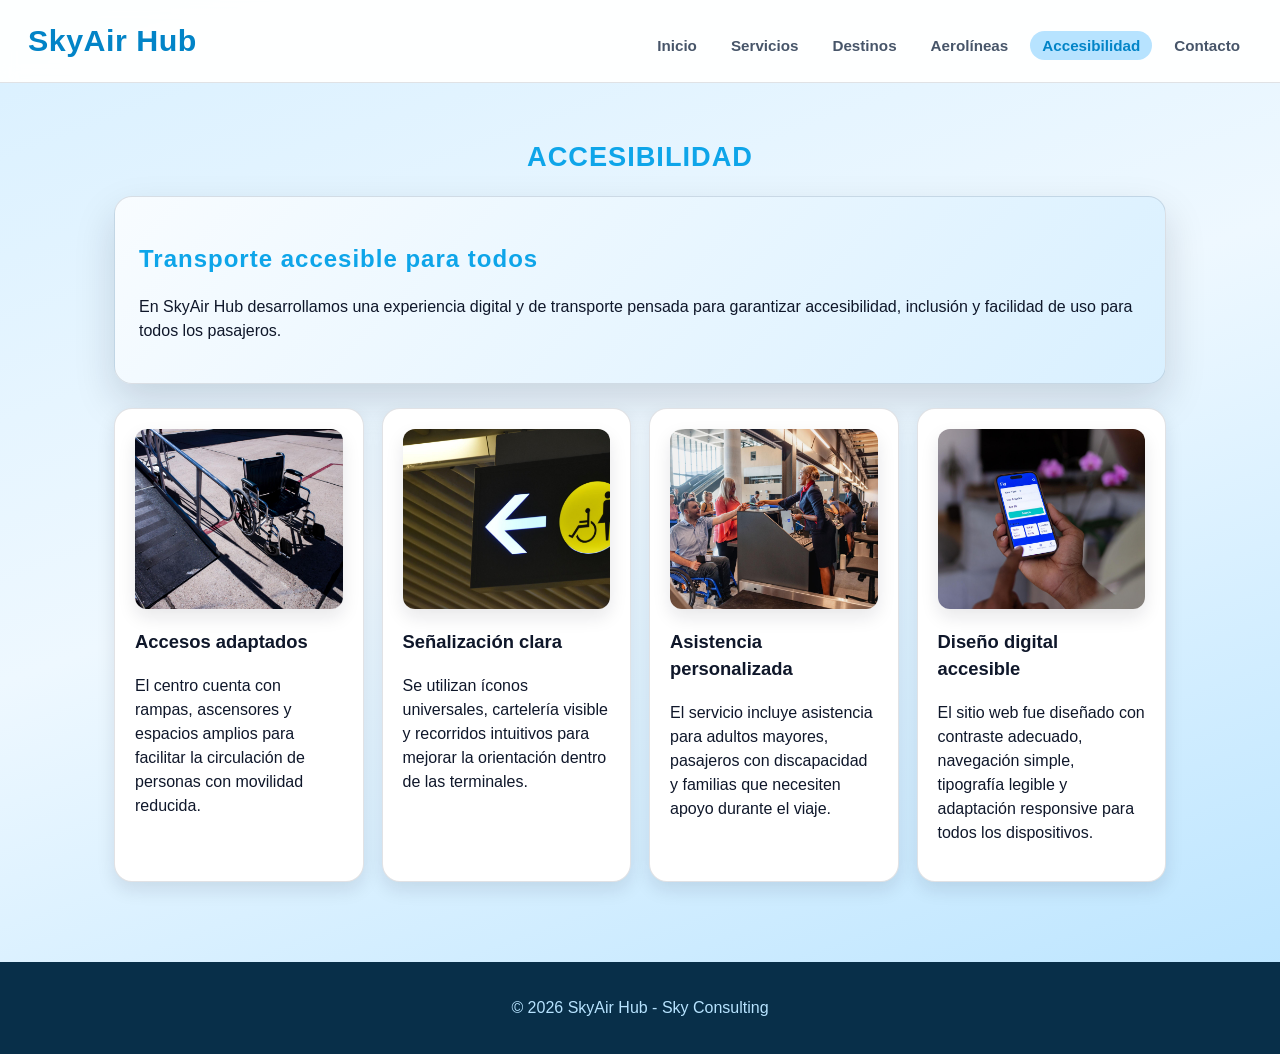
==== accesibilidad.html @ 5a53a5db "Add files via upload" ====
<!DOCTYPE html>
<html lang="es">

<head>
    <meta charset="UTF-8">
    <meta name="viewport" content="width=device-width, initial-scale=1.0">
    <title>Accesibilidad | SkyAir Hub</title>
    <link rel="stylesheet" href="css1.css">
</head>

<body>

<header>

    <h1>SkyAir Hub</h1>

    <nav>
        <ul>
            <li><a href="index.html">Inicio</a></li>
            <li><a href="servicios.html">Servicios</a></li>
            <li><a href="destinos.html">Destinos</a></li>
            <li><a href="aerolineas.html">Aerolíneas</a></li>
            <li><span class="active" aria-current="page">Accesibilidad</span></li>
            <li><a href="contacto.html">Contacto</a></li>
        </ul>
    </nav>

</header>

<main>

    <h2>Accesibilidad</h2>

    <div class="hero">
        <h2>Transporte accesible para todos</h2>
        <p>
            En SkyAir Hub desarrollamos una experiencia digital y de transporte pensada para garantizar
            accesibilidad, inclusión y facilidad de uso para todos los pasajeros.
        </p>
    </div>

    <section class="cards-grid">

        <div class="card">
            <img src="imagenes/rampas.jpg" alt="Rampas de acceso">
            <h3>Accesos adaptados</h3>
            <p>
                El centro cuenta con rampas, ascensores y espacios amplios para facilitar la circulación
                de personas con movilidad reducida.
            </p>
        </div>

        <div class="card">
            <img src="imagenes/senalizacion.jpg" alt="Señalización accesible">
            <h3>Señalización clara</h3>
            <p>
                Se utilizan íconos universales, cartelería visible y recorridos intuitivos para mejorar
                la orientación dentro de las terminales.
            </p>
        </div>

        <div class="card">
            <img src="imagenes/asistencia.jpg" alt="Asistencia al pasajero">
            <h3>Asistencia personalizada</h3>
            <p>
                El servicio incluye asistencia para adultos mayores, pasajeros con discapacidad y familias
                que necesiten apoyo durante el viaje.
            </p>
        </div>

        <div class="card">
            <img src="imagenes/appaccesible.jpg" alt="Aplicación accesible">
            <h3>Diseño digital accesible</h3>
            <p>
                El sitio web fue diseñado con contraste adecuado, navegación simple, tipografía legible
                y adaptación responsive para todos los dispositivos.
            </p>
        </div>

    </section>

</main>

<footer>
    <p>© 2026 SkyAir Hub - Sky Consulting</p>
</footer>

</body>

</html>
---- css1.css ----
/* RESET */
* {
  box-sizing: border-box;
}

:root {
  --blue-50: #eef8ff;
  --blue-100: #d9f0ff;
  --blue-200: #b7e3ff;
  --blue-300: #7fd0ff;
  --blue-400: #38bdf8;
  --blue-500: #0ea5e9;
  --blue-600: #0284c7;
  --blue-900: #082f49;

  --bg: var(--blue-50);
  --bg-soft: var(--blue-100);

  --surface: #ffffff;
  --surface-elev: #f8fcff;

  --text: #0f172a;
  --text-muted: #475569;

  --brand: var(--blue-500);
  --brand-strong: var(--blue-600);
  --brand-soft: var(--blue-200);

  --stroke: rgba(15, 23, 42, 0.12);

  --shadow-sm: 0 8px 18px rgba(15, 23, 42, 0.10);
  --shadow-md: 0 18px 40px rgba(15, 23, 42, 0.15);

  --radius: 18px;
}

/* BODY */
body {
  margin: 0;
  font-family: "Segoe UI", "Verdana", "Tahoma", sans-serif;
  background: linear-gradient(160deg, var(--blue-100) 0%, var(--blue-50) 45%, var(--blue-200) 100%);
  color: var(--text);
  line-height: 1.5;
  min-height: 100vh;
  display: flex;
  flex-direction: column;
}

/* HEADER */
header {
  background-color: rgba(255, 255, 255, 0.95);
  border-bottom: 1px solid var(--stroke);
  padding: 18px 28px;
  position: sticky;
  top: 0;
  z-index: 10;
  backdrop-filter: blur(8px);
  display: flex;
  justify-content: space-between;
  align-items: center;
  flex-wrap: wrap;
}

h1 {
  margin: 0;
  font-family: "Segoe UI", "Verdana", "Tahoma", sans-serif;
  font-size: 1.9rem;
  letter-spacing: 0.5px;
  color: var(--brand-strong);
}

/* NAV */
nav ul {
  list-style: none;
  display: flex;
  flex-wrap: wrap;
  gap: 10px;
  padding: 10px 0 0;
  margin: 0;
}

nav a,
.active {
  text-decoration: none;
  color: var(--text-muted);
  font-weight: 700;
  font-size: 0.95rem;
  padding: 6px 12px;
  border-radius: 999px;
  transition: all 0.2s ease;
}

nav a:hover {
  color: var(--brand-strong);
  background: var(--brand-soft);
}

.active {
  color: var(--brand-strong);
  background: var(--brand-soft);
}

/* MAIN */
main {
  width: 100%;
  max-width: 1100px;
  margin: 0 auto;
  padding: 32px 24px 56px;
  flex: 1;
}

/* ESPACIADO GLOBAL */
main > * {
  margin-bottom: 24px;
}

/* TITULOS */
h2 {
  color: var(--brand);
  text-align: center;
  font-family: "Segoe UI", "Verdana", "Tahoma", sans-serif;
  font-size: 1.7rem;
  letter-spacing: 1px;
  text-transform: uppercase;
  margin-bottom: 18px;
}

.hero h2 {
  text-align: left;
  text-transform: none;
  font-size: 1.5rem;
}

h3 {
  color: var(--text);
  margin-top: 0;
  font-size: 1.15rem;
}

/* HERO */
.hero {
  background: linear-gradient(135deg, var(--surface-elev), var(--bg-soft));
  border: 1px solid var(--stroke);
  border-radius: var(--radius);
  padding: 24px;
  box-shadow: var(--shadow-md);
}

/* GRID */
.cards-grid {
  display: grid;
  grid-template-columns: repeat(auto-fit, minmax(240px, 1fr));
  gap: 18px;
}

/* CARDS */
.card {
  background-color: var(--surface);
  padding: 20px;
  border-radius: var(--radius);
  border: 1px solid var(--stroke);
  box-shadow: var(--shadow-sm);
  transition: transform 0.2s ease, box-shadow 0.2s ease;
}

.card:hover {
  transform: translateY(-4px);
  box-shadow: var(--shadow-md);
}

/* IMÁGENES EN CARDS */
.card img {
  width: 100%;
  height: 180px;
  object-fit: cover;
  border-radius: 12px;
  margin-bottom: 12px;
  box-shadow: var(--shadow-sm);
}

.map-card img {
  height: auto;
  max-height: none;
  object-fit: contain;
}

/* IMAGEN PRINCIPAL */
.main-img {
  width: 100%;
  max-height: 220px;
  object-fit: cover;
  border-radius: var(--radius);
  box-shadow: var(--shadow-md);
}

/* FOOTER */
footer {
  background-color: var(--blue-900);
  color: var(--blue-200);
  text-align: center;
  padding: 18px;
}

/* RESPONSIVE */
@media (max-width: 700px) {

  header {
    flex-direction: column;
    align-items: center;
  }

  nav ul {
    flex-direction: column;
    gap: 8px;
    align-items: center;
  }

  main {
    padding: 16px;
  }

  h1 {
    font-size: 1.6rem;
  }
}
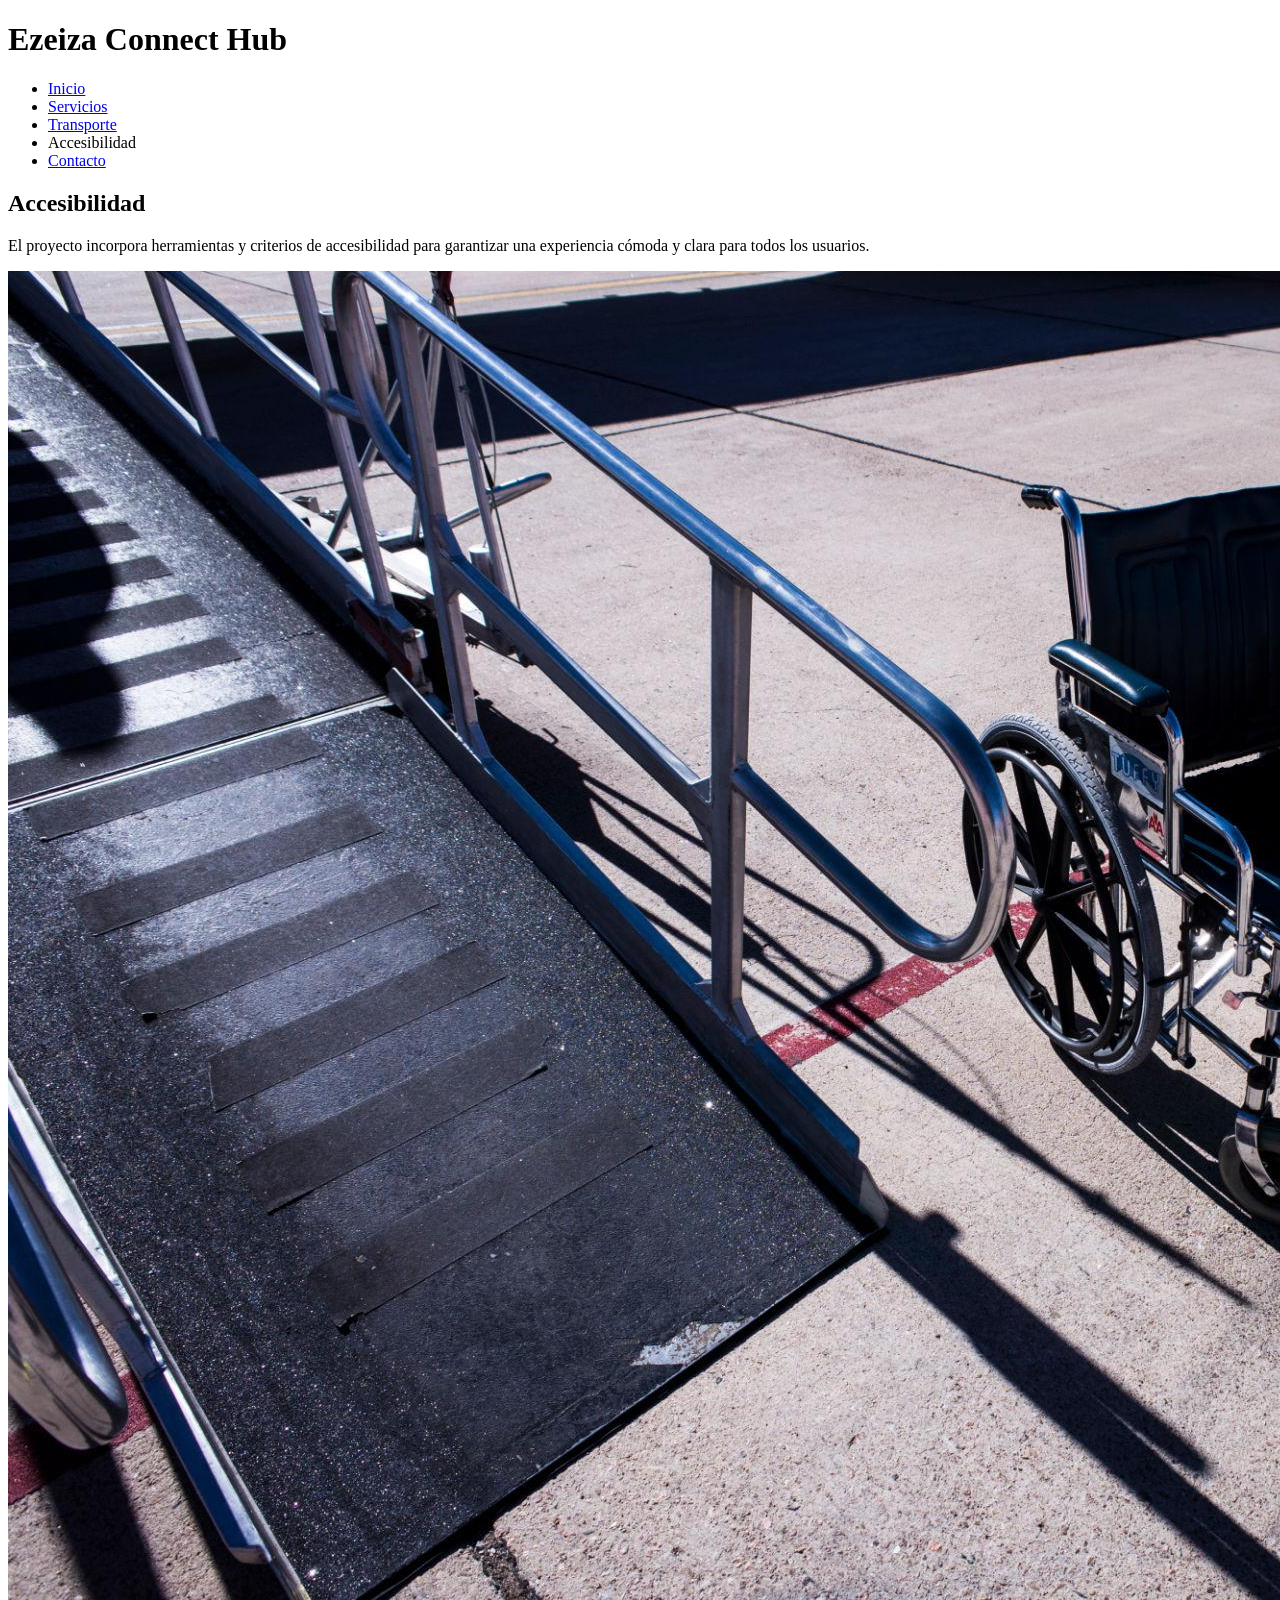
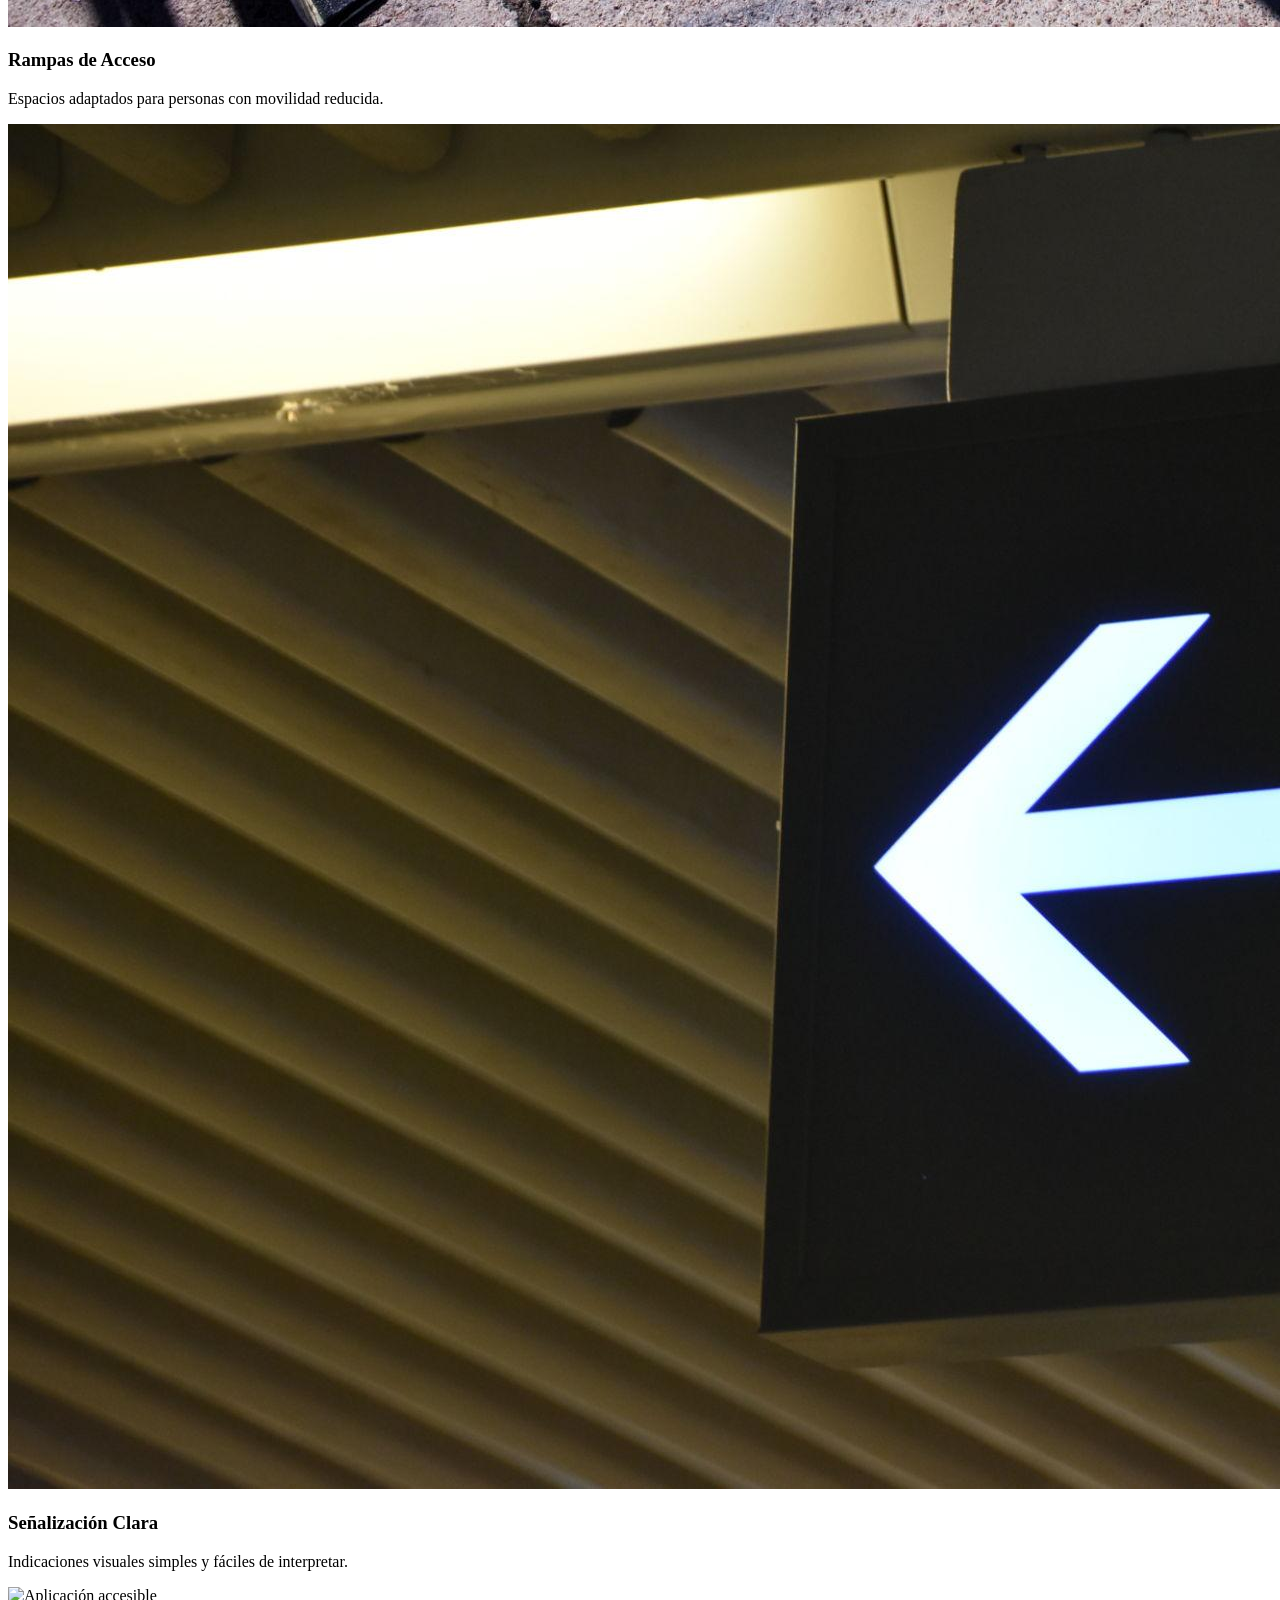
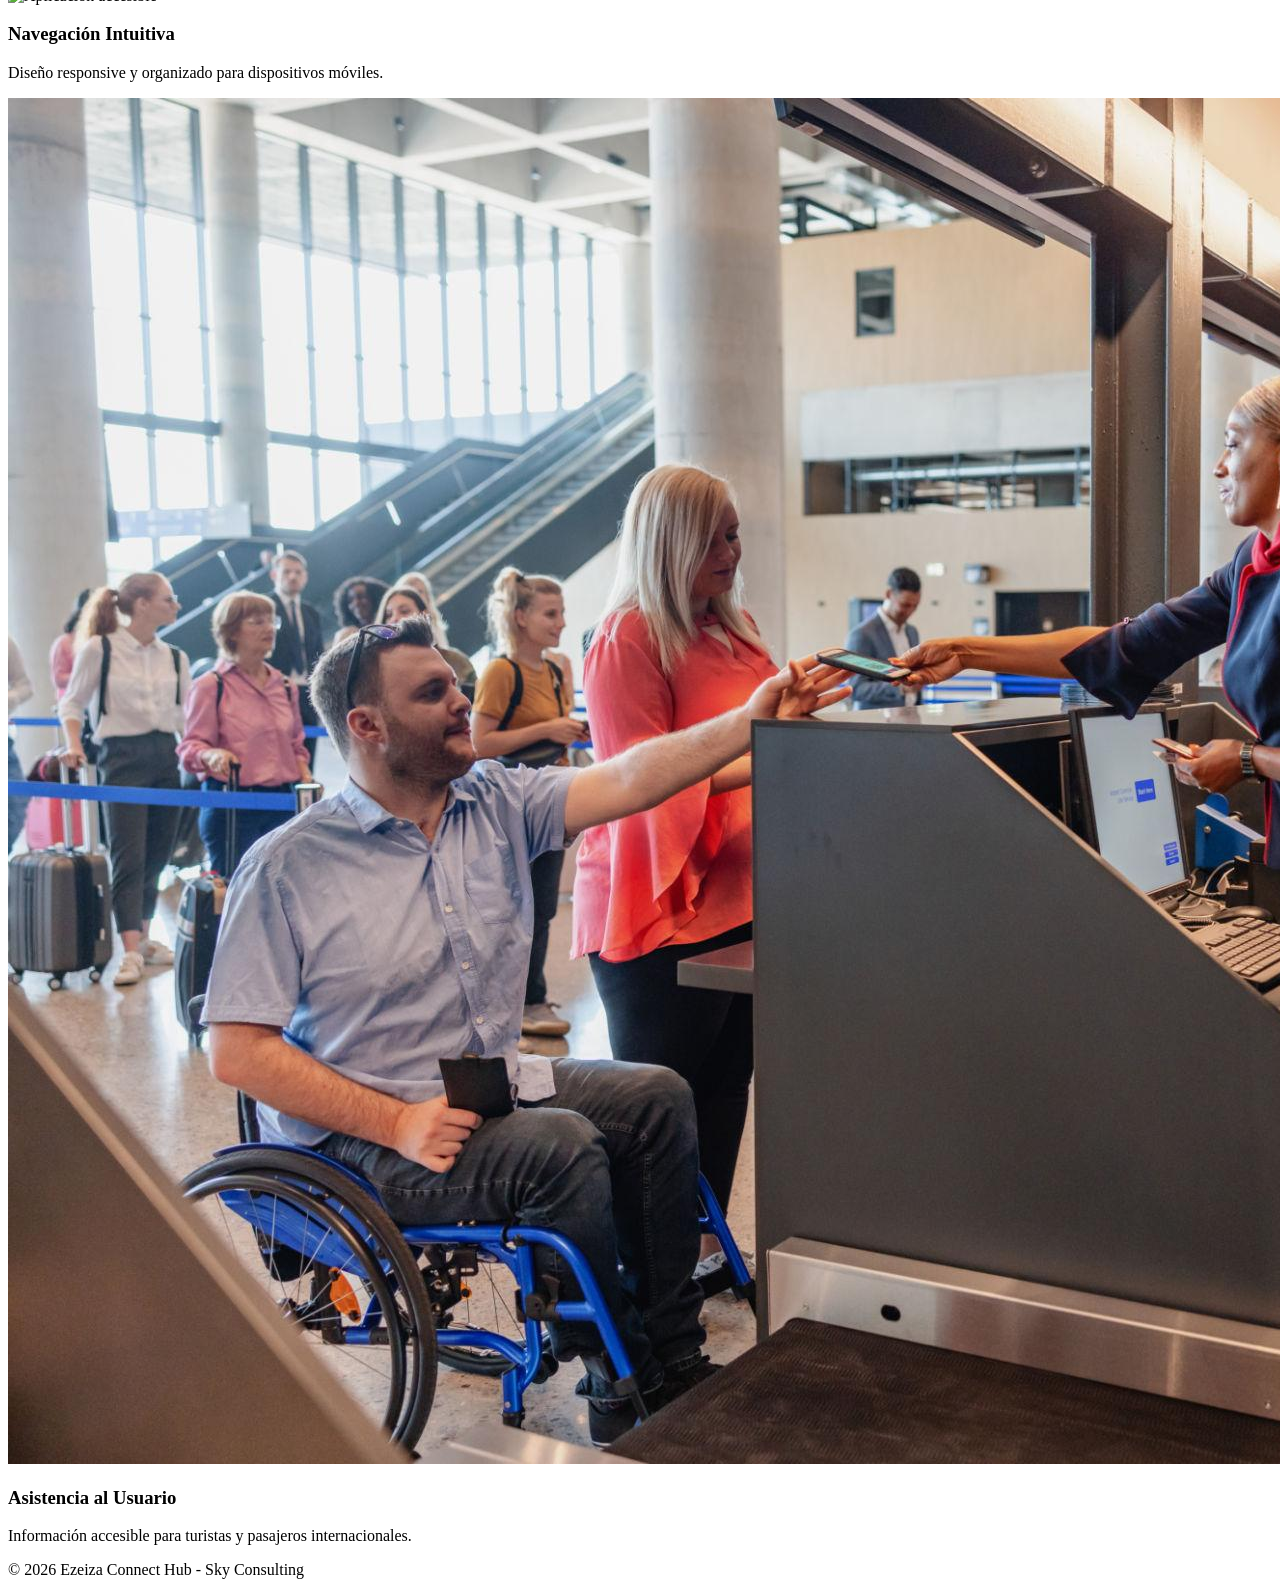
==== commit 849f42eb: "Revise accessibility page for Ezeiza Connect Hub Updated the content and branding of the accessibili" ====
--- a/accesibilidad.html
+++ b/accesibilidad.html
@@ -4,23 +4,22 @@
 <head>
     <meta charset="UTF-8">
     <meta name="viewport" content="width=device-width, initial-scale=1.0">
-    <title>Accesibilidad | SkyAir Hub</title>
-    <link rel="stylesheet" href="css1.css">
+    <title>Accesibilidad | Ezeiza Connect Hub</title>
+    <link rel="stylesheet" href="estilos/css1.css">
 </head>
 
 <body>
 
 <header>
 
-    <h1>SkyAir Hub</h1>
+    <h1>Ezeiza Connect Hub</h1>
 
     <nav>
         <ul>
             <li><a href="index.html">Inicio</a></li>
             <li><a href="servicios.html">Servicios</a></li>
-            <li><a href="destinos.html">Destinos</a></li>
-            <li><a href="aerolineas.html">Aerolíneas</a></li>
-            <li><span class="active" aria-current="page">Accesibilidad</span></li>
+            <li><a href="transporte.html">Transporte</a></li>
+            <li><span class="active">Accesibilidad</span></li>
             <li><a href="contacto.html">Contacto</a></li>
         </ul>
     </nav>
@@ -29,52 +28,65 @@
 
 <main>
 
-    <h2>Accesibilidad</h2>
+    <section class="hero">
 
-    <div class="hero">
-        <h2>Transporte accesible para todos</h2>
+        <h2>Accesibilidad</h2>
+
         <p>
-            En SkyAir Hub desarrollamos una experiencia digital y de transporte pensada para garantizar
-            accesibilidad, inclusión y facilidad de uso para todos los pasajeros.
+            El proyecto incorpora herramientas y criterios de accesibilidad
+            para garantizar una experiencia cómoda y clara para todos los usuarios.
         </p>
-    </div>
+
+    </section>
 
     <section class="cards-grid">
 
         <div class="card">
-            <img src="imagenes/rampas.jpg" alt="Rampas de acceso">
-            <h3>Accesos adaptados</h3>
+
+            <img src="imagenes/rampas.jpg" alt="Rampas">
+
+            <h3>Rampas de Acceso</h3>
+
             <p>
-                El centro cuenta con rampas, ascensores y espacios amplios para facilitar la circulación
-                de personas con movilidad reducida.
+                Espacios adaptados para personas con movilidad reducida.
             </p>
+
         </div>
 
         <div class="card">
-            <img src="imagenes/senalizacion.jpg" alt="Señalización accesible">
-            <h3>Señalización clara</h3>
+
+            <img src="imagenes/senalizacion.jpg" alt="Señalización">
+
+            <h3>Señalización Clara</h3>
+
             <p>
-                Se utilizan íconos universales, cartelería visible y recorridos intuitivos para mejorar
-                la orientación dentro de las terminales.
+                Indicaciones visuales simples y fáciles de interpretar.
             </p>
+
         </div>
 
         <div class="card">
-            <img src="imagenes/asistencia.jpg" alt="Asistencia al pasajero">
-            <h3>Asistencia personalizada</h3>
+
+            <img src="imagenes/app.jpg" alt="Aplicación accesible">
+
+            <h3>Navegación Intuitiva</h3>
+
             <p>
-                El servicio incluye asistencia para adultos mayores, pasajeros con discapacidad y familias
-                que necesiten apoyo durante el viaje.
+                Diseño responsive y organizado para dispositivos móviles.
             </p>
+
         </div>
 
         <div class="card">
-            <img src="imagenes/appaccesible.jpg" alt="Aplicación accesible">
-            <h3>Diseño digital accesible</h3>
+
+            <img src="imagenes/asistencia.jpg" alt="Asistencia">
+
+            <h3>Asistencia al Usuario</h3>
+
             <p>
-                El sitio web fue diseñado con contraste adecuado, navegación simple, tipografía legible
-                y adaptación responsive para todos los dispositivos.
+                Información accesible para turistas y pasajeros internacionales.
             </p>
+
         </div>
 
     </section>
@@ -82,9 +94,9 @@
 </main>
 
 <footer>
-    <p>© 2026 SkyAir Hub - Sky Consulting</p>
+    <p>© 2026 Ezeiza Connect Hub - Sky Consulting</p>
 </footer>
 
 </body>
 
-</html>+</html>
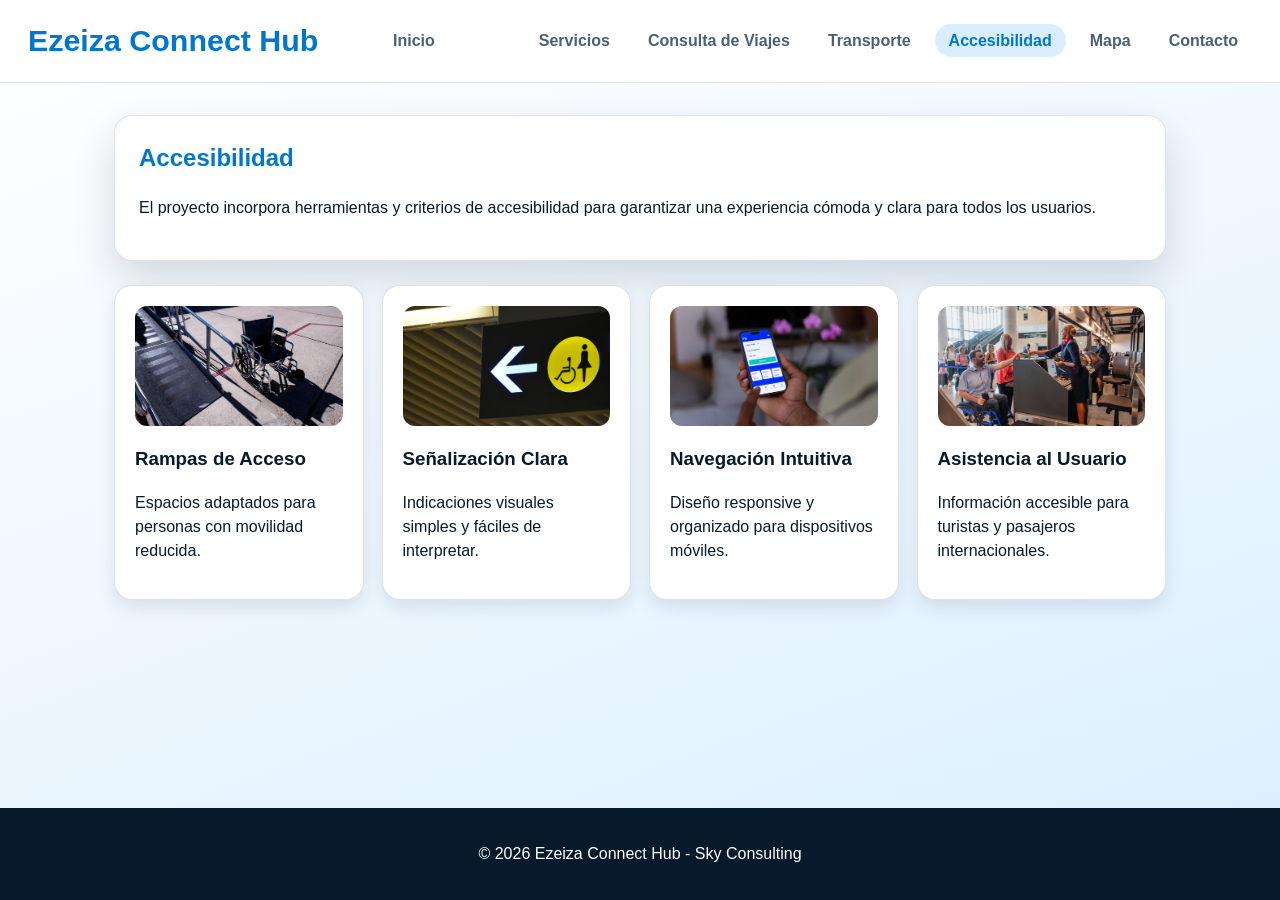
==== commit a23f9397: "Fix HTML structure and update navigation links" ====
--- a/accesibilidad.html
+++ b/accesibilidad.html
@@ -16,10 +16,12 @@
 
     <nav>
         <ul>
-            <li><a href="index.html">Inicio</a></li>
+            <li><a href="Inicio.html">Inicio</span></li>
             <li><a href="servicios.html">Servicios</a></li>
+            <li><a href="consulta.html">Consulta de Viajes</a></li>
             <li><a href="transporte.html">Transporte</a></li>
-            <li><span class="active">Accesibilidad</span></li>
+            <li><span class="active">Accesibilidad</a></li>
+            <li><a href="mapa.html">Mapa</a></li>
             <li><a href="contacto.html">Contacto</a></li>
         </ul>
     </nav>
--- a/estilos/css1.css
+++ b/estilos/css1.css
@@ -0,0 +1,199 @@
+/* RESET */
+* {
+  box-sizing: border-box;
+}
+
+/* VARIABLES */
+:root {
+  --blue-100: #d9efff;
+  --blue-300: #38a9ff;
+  --blue-500: #0077cc;
+  --blue-900: #061a2b;
+
+  --bg: #f4f9ff;
+  --surface: #ffffff;
+
+  --text: #061a2b;
+  --text-soft: #4b6075;
+
+  --stroke: rgba(6, 26, 43, 0.12);
+
+  --shadow-sm: 0 8px 18px rgba(6, 26, 43, 0.10);
+  --shadow-md: 0 18px 40px rgba(6, 26, 43, 0.15);
+
+  --radius: 18px;
+}
+
+/* BODY */
+body {
+  margin: 0;
+  font-family: "Segoe UI", "Verdana", sans-serif;
+  background: linear-gradient(160deg, #ffffff 0%, #eef7ff 50%, #d9efff 100%);
+  color: var(--text);
+  line-height: 1.5;
+  min-height: 100vh;
+  display: flex;
+  flex-direction: column;
+}
+
+/* HEADER */
+header {
+  background-color: rgba(255, 255, 255, 0.95);
+  border-bottom: 1px solid var(--stroke);
+  padding: 18px 28px;
+  position: sticky;
+  top: 0;
+  z-index: 10;
+  backdrop-filter: blur(8px);
+
+  display: flex;
+  justify-content: space-between;
+  align-items: center;
+  flex-wrap: wrap;
+}
+
+h1 {
+  margin: 0;
+  font-size: 1.9rem;
+  color: var(--blue-500);
+}
+
+/* NAV */
+nav ul {
+  list-style: none;
+  display: flex;
+  flex-wrap: wrap;
+  gap: 10px;
+  margin: 0;
+  padding: 0;
+}
+
+nav a,
+.active {
+  text-decoration: none;
+  color: var(--text-soft);
+  font-weight: 700;
+  padding: 8px 14px;
+  border-radius: 999px;
+  transition: 0.2s;
+}
+
+nav a:hover {
+  background-color: var(--blue-100);
+  color: var(--blue-500);
+}
+
+.active {
+  background-color: var(--blue-100);
+  color: var(--blue-500);
+}
+
+/* MAIN */
+main {
+  width: 100%;
+  max-width: 1100px;
+  margin: 0 auto;
+  padding: 32px 24px 56px;
+  flex: 1;
+}
+
+main > * {
+  margin-bottom: 24px;
+}
+
+/* HERO */
+.hero {
+  background-color: var(--surface);
+  border-radius: var(--radius);
+  padding: 24px;
+  border: 1px solid var(--stroke);
+  box-shadow: var(--shadow-md);
+}
+
+.hero h2 {
+  margin-top: 0;
+  color: var(--blue-500);
+}
+
+/* GRID */
+.cards-grid {
+  display: grid;
+  grid-template-columns: repeat(auto-fit, minmax(240px, 1fr));
+  gap: 18px;
+}
+
+/* CARD */
+.card {
+  background-color: var(--surface);
+  border-radius: var(--radius);
+  padding: 20px;
+  border: 1px solid var(--stroke);
+  box-shadow: var(--shadow-sm);
+  transition: 0.2s;
+}
+
+.card:hover {
+  transform: translateY(-4px);
+  box-shadow: var(--shadow-md);
+}
+
+.card h3 {
+  margin-top: 0;
+}
+
+.card a {
+  color: var(--blue-500);
+  text-decoration: none;
+}
+
+.card a:hover {
+  text-decoration: underline;
+}
+
+/* IMAGENES */
+.card img {
+  width: 100%;
+  height: 120px;
+  object-fit: cover;
+  border-radius: 12px;
+  margin-bottom: 12px;
+}
+
+.main-img {
+  width: 100%;
+  max-height: 320px;
+  object-fit: cover;
+  border-radius: var(--radius);
+  box-shadow: var(--shadow-md);
+}
+
+/* FOOTER */
+footer {
+  background-color: var(--blue-900);
+  color: white;
+  text-align: center;
+  padding: 18px;
+}
+
+/* RESPONSIVE */
+@media (max-width: 700px) {
+
+  header {
+    flex-direction: column;
+    align-items: center;
+  }
+
+  nav ul {
+    flex-direction: column;
+    align-items: center;
+  }
+
+  main {
+    padding: 16px;
+  }
+
+  h1 {
+    font-size: 1.6rem;
+  }
+
+}
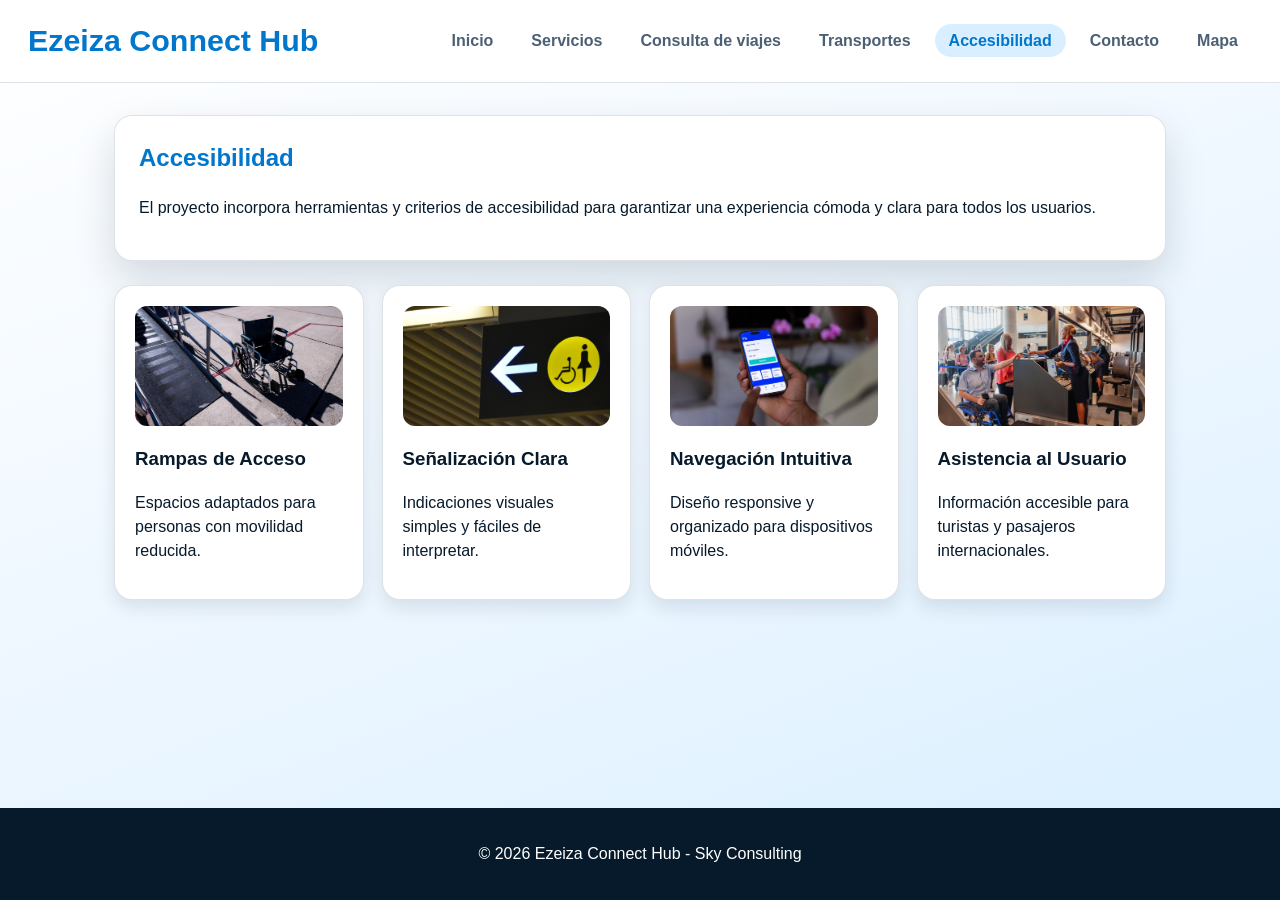
==== commit 85dfe5d4: "Update accesibilidad.html" ====
--- a/accesibilidad.html
+++ b/accesibilidad.html
@@ -15,16 +15,16 @@
     <h1>Ezeiza Connect Hub</h1>
 
     <nav>
-        <ul>
-            <li><a href="Inicio.html">Inicio</span></li>
-            <li><a href="servicios.html">Servicios</a></li>
-            <li><a href="consulta.html">Consulta de Viajes</a></li>
-            <li><a href="transporte.html">Transporte</a></li>
-            <li><span class="active">Accesibilidad</a></li>
-            <li><a href="mapa.html">Mapa</a></li>
-            <li><a href="contacto.html">Contacto</a></li>
-        </ul>
-    </nav>
+    <ul>
+        <li><a href="index.html">Inicio</a></li>
+        <li><a href="servicios.html">Servicios</a></li>
+        <li><a href="consulta.html">Consulta de viajes</a></li>
+        <li><a href="transporte.html">Transportes</a></li>
+        <li><span class="active">Accesibilidad</span></li>
+        <li><a href="contacto.html">Contacto</a></li>
+        <li><a href="mapa.html">Mapa</a></li>
+    </ul>
+</nav>
 
 </header>
 
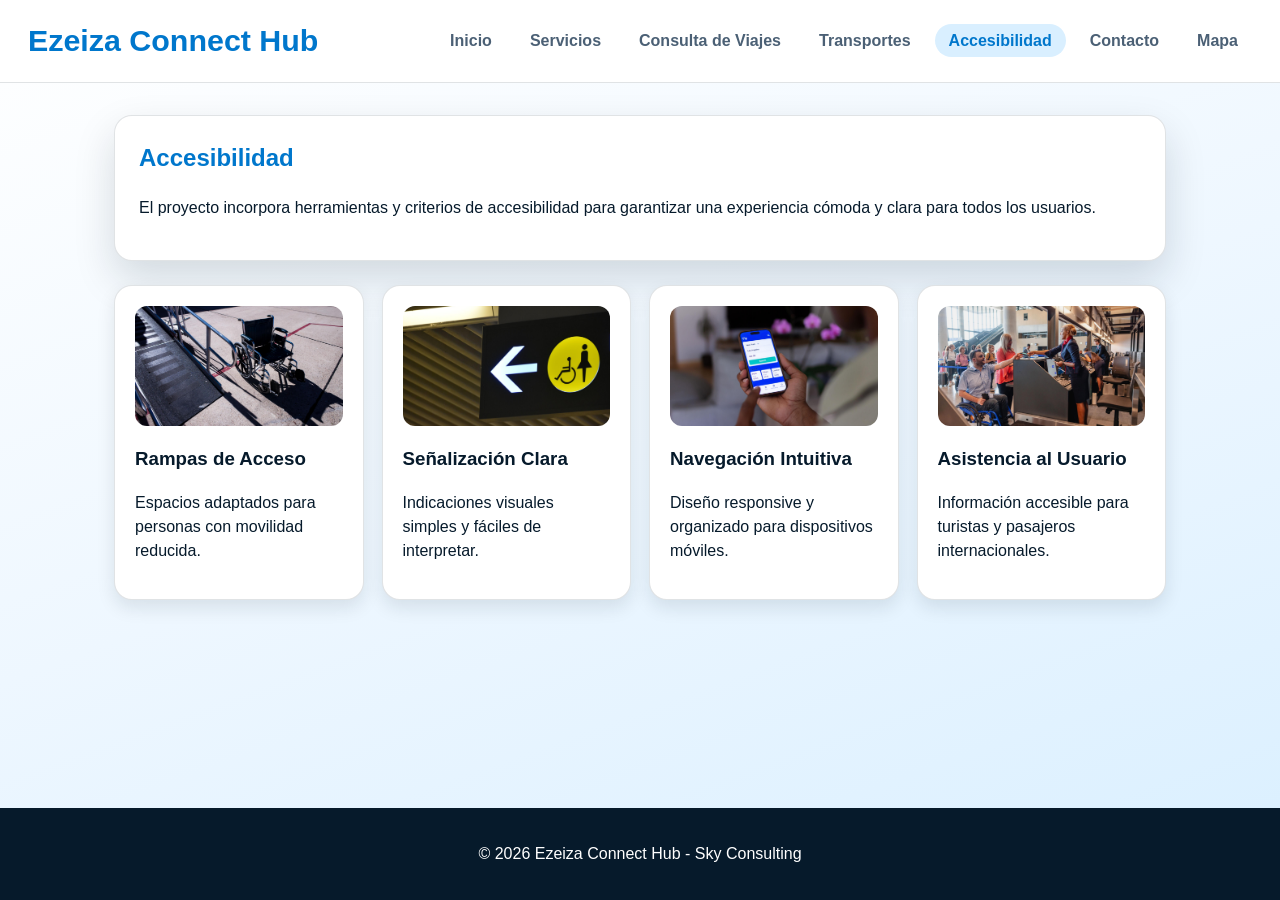
==== commit 39ef8679: "Fix HTML formatting and structure in accesibilidad.html" ====
--- a/accesibilidad.html
+++ b/accesibilidad.html
@@ -18,7 +18,7 @@
     <ul>
         <li><a href="index.html">Inicio</a></li>
         <li><a href="servicios.html">Servicios</a></li>
-        <li><a href="consulta.html">Consulta de viajes</a></li>
+        <li><a href="consulta.html">Consulta de Viajes</a></li>
         <li><a href="transporte.html">Transportes</a></li>
         <li><span class="active">Accesibilidad</span></li>
         <li><a href="contacto.html">Contacto</a></li>
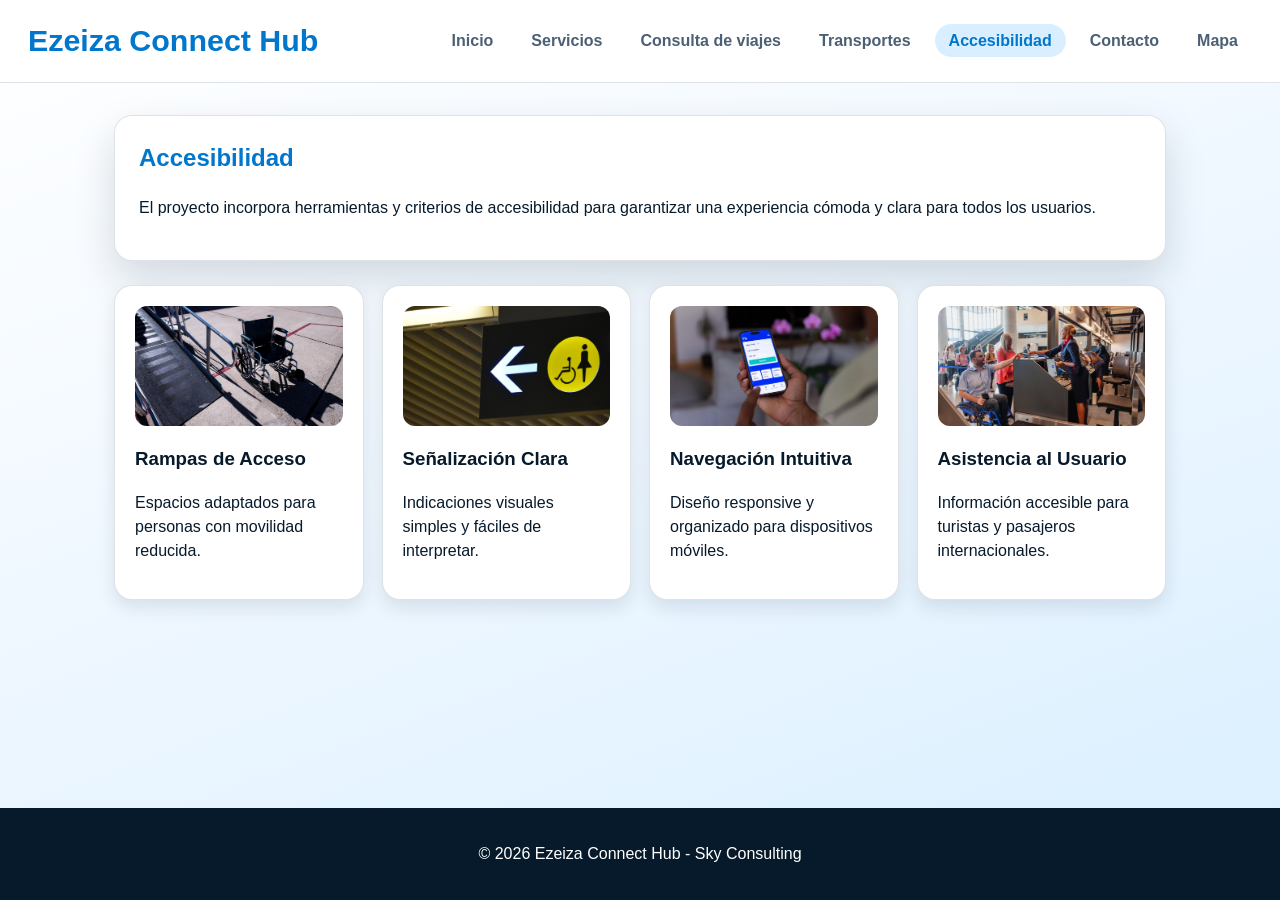
==== commit 51a55de1: "Update accesibilidad.html" ====
--- a/accesibilidad.html
+++ b/accesibilidad.html
@@ -18,7 +18,7 @@
     <ul>
         <li><a href="index.html">Inicio</a></li>
         <li><a href="servicios.html">Servicios</a></li>
-        <li><a href="consulta.html">Consulta de Viajes</a></li>
+        <li><a href="consulta.html">Consulta de viajes</a></li>
         <li><a href="transporte.html">Transportes</a></li>
         <li><span class="active">Accesibilidad</span></li>
         <li><a href="contacto.html">Contacto</a></li>
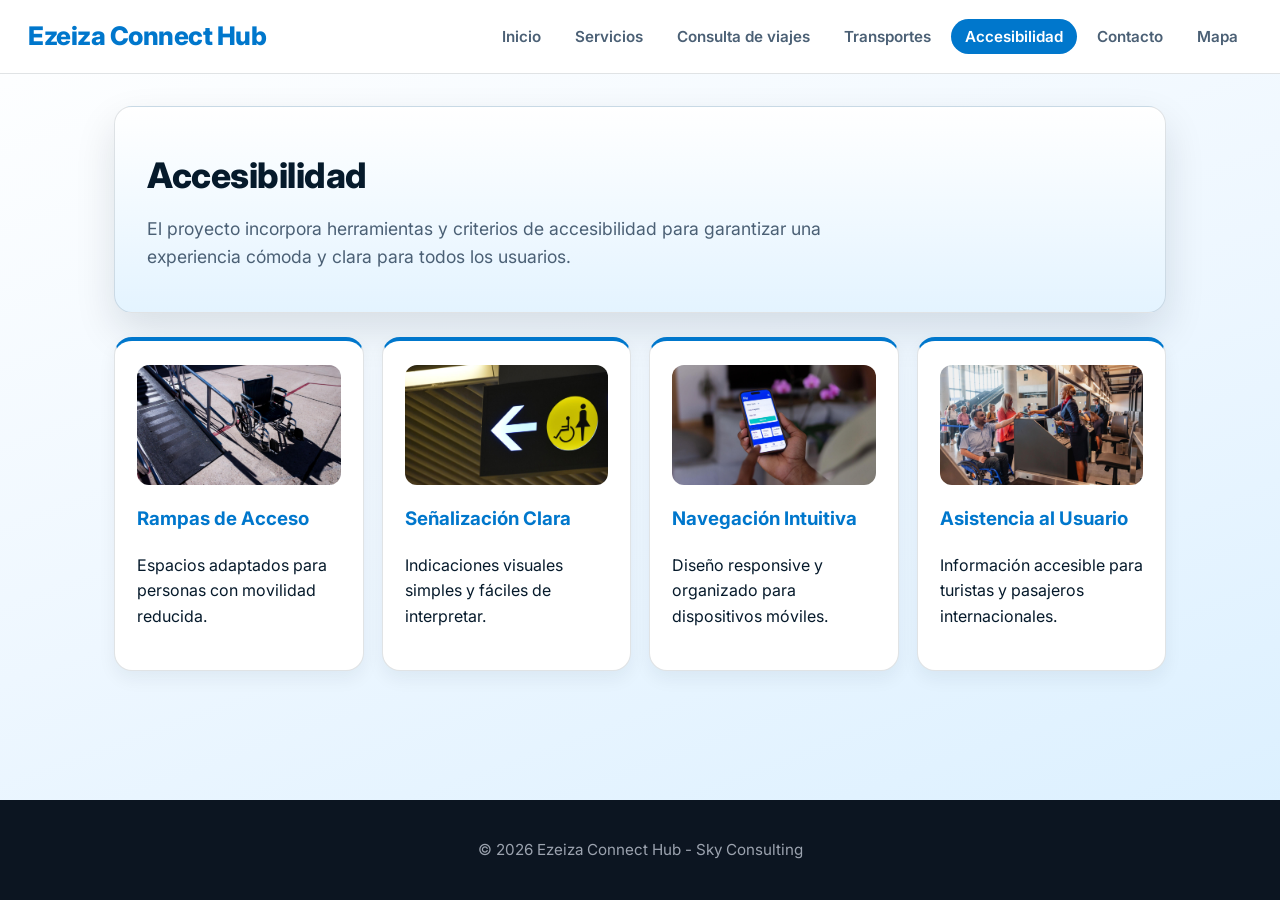
==== commit c320ef3e: "Mejoras Gestalt y Heuristicas" ====
--- a/accesibilidad.html
+++ b/accesibilidad.html
@@ -5,6 +5,9 @@
     <meta charset="UTF-8">
     <meta name="viewport" content="width=device-width, initial-scale=1.0">
     <title>Accesibilidad | Ezeiza Connect Hub</title>
+    <link rel="preconnect" href="https://fonts.googleapis.com">
+    <link rel="preconnect" href="https://fonts.gstatic.com" crossorigin>
+    <link href="https://fonts.googleapis.com/css2?family=Inter:wght@400;500;600;700;800&display=swap" rel="stylesheet">
     <link rel="stylesheet" href="estilos/css1.css">
 </head>
 
--- a/estilos/css1.css
+++ b/estilos/css1.css
@@ -1,199 +1,472 @@
-/* RESET */
-* {
-  box-sizing: border-box;
-}
-
-/* VARIABLES */
-:root {
-  --blue-100: #d9efff;
-  --blue-300: #38a9ff;
-  --blue-500: #0077cc;
-  --blue-900: #061a2b;
-
-  --bg: #f4f9ff;
-  --surface: #ffffff;
-
-  --text: #061a2b;
-  --text-soft: #4b6075;
-
-  --stroke: rgba(6, 26, 43, 0.12);
-
-  --shadow-sm: 0 8px 18px rgba(6, 26, 43, 0.10);
-  --shadow-md: 0 18px 40px rgba(6, 26, 43, 0.15);
-
-  --radius: 18px;
-}
-
-/* BODY */
-body {
-  margin: 0;
-  font-family: "Segoe UI", "Verdana", sans-serif;
-  background: linear-gradient(160deg, #ffffff 0%, #eef7ff 50%, #d9efff 100%);
-  color: var(--text);
-  line-height: 1.5;
-  min-height: 100vh;
-  display: flex;
-  flex-direction: column;
-}
-
-/* HEADER */
-header {
-  background-color: rgba(255, 255, 255, 0.95);
-  border-bottom: 1px solid var(--stroke);
-  padding: 18px 28px;
-  position: sticky;
-  top: 0;
-  z-index: 10;
-  backdrop-filter: blur(8px);
-
-  display: flex;
-  justify-content: space-between;
-  align-items: center;
-  flex-wrap: wrap;
-}
-
-h1 {
-  margin: 0;
-  font-size: 1.9rem;
-  color: var(--blue-500);
-}
-
-/* NAV */
-nav ul {
-  list-style: none;
-  display: flex;
-  flex-wrap: wrap;
-  gap: 10px;
-  margin: 0;
-  padding: 0;
-}
-
-nav a,
-.active {
-  text-decoration: none;
-  color: var(--text-soft);
-  font-weight: 700;
-  padding: 8px 14px;
-  border-radius: 999px;
-  transition: 0.2s;
-}
-
-nav a:hover {
-  background-color: var(--blue-100);
-  color: var(--blue-500);
-}
-
-.active {
-  background-color: var(--blue-100);
-  color: var(--blue-500);
-}
-
-/* MAIN */
-main {
-  width: 100%;
-  max-width: 1100px;
-  margin: 0 auto;
-  padding: 32px 24px 56px;
-  flex: 1;
-}
-
-main > * {
-  margin-bottom: 24px;
-}
-
-/* HERO */
-.hero {
-  background-color: var(--surface);
-  border-radius: var(--radius);
-  padding: 24px;
-  border: 1px solid var(--stroke);
-  box-shadow: var(--shadow-md);
-}
-
-.hero h2 {
-  margin-top: 0;
-  color: var(--blue-500);
-}
-
-/* GRID */
-.cards-grid {
-  display: grid;
-  grid-template-columns: repeat(auto-fit, minmax(240px, 1fr));
-  gap: 18px;
-}
-
-/* CARD */
-.card {
-  background-color: var(--surface);
-  border-radius: var(--radius);
-  padding: 20px;
-  border: 1px solid var(--stroke);
-  box-shadow: var(--shadow-sm);
-  transition: 0.2s;
-}
-
-.card:hover {
-  transform: translateY(-4px);
-  box-shadow: var(--shadow-md);
-}
-
-.card h3 {
-  margin-top: 0;
-}
-
-.card a {
-  color: var(--blue-500);
-  text-decoration: none;
-}
-
-.card a:hover {
-  text-decoration: underline;
-}
-
-/* IMAGENES */
-.card img {
-  width: 100%;
-  height: 120px;
-  object-fit: cover;
-  border-radius: 12px;
-  margin-bottom: 12px;
-}
-
-.main-img {
-  width: 100%;
-  max-height: 320px;
-  object-fit: cover;
-  border-radius: var(--radius);
-  box-shadow: var(--shadow-md);
-}
-
-/* FOOTER */
-footer {
-  background-color: var(--blue-900);
-  color: white;
-  text-align: center;
-  padding: 18px;
-}
-
-/* RESPONSIVE */
-@media (max-width: 700px) {
-
-  header {
-    flex-direction: column;
-    align-items: center;
-  }
-
-  nav ul {
-    flex-direction: column;
-    align-items: center;
-  }
-
-  main {
-    padding: 16px;
-  }
-
-  h1 {
-    font-size: 1.6rem;
-  }
-
-}+/* RESET */
+* {
+  box-sizing: border-box;
+}
+
+/* VARIABLES */
+:root {
+  --blue-100: #d9efff;
+  --blue-300: #38a9ff;
+  --blue-500: #0077cc;
+  --blue-700: #004b8f;
+  --blue-900: #061a2b;
+
+  --bg: #f4f9ff;
+  --surface: #ffffff;
+
+  --text: #061a2b;
+  --text-soft: #4b6075;
+
+  --green: #10b981;
+  --footer-bg: #0c1521;
+
+  --stroke: rgba(6, 26, 43, 0.12);
+
+  --shadow-sm: 0 8px 18px rgba(6, 26, 43, 0.06);
+  --shadow-md: 0 18px 40px rgba(6, 26, 43, 0.12);
+  --shadow-blue: 0 20px 35px rgba(0, 119, 204, 0.16);
+
+  --radius: 18px;
+}
+
+/* BODY */
+body {
+  margin: 0;
+  font-family: "Inter", "Segoe UI", "Verdana", sans-serif;
+  background: linear-gradient(160deg, #ffffff 0%, #eef7ff 50%, #d9efff 100%);
+  color: var(--text);
+  line-height: 1.6;
+  min-height: 100vh;
+  display: flex;
+  flex-direction: column;
+}
+
+/* HEADER */
+header {
+  background-color: rgba(255, 255, 255, 0.95);
+  border-bottom: 1px solid var(--stroke);
+  padding: 16px 28px;
+  position: sticky;
+  top: 0;
+  z-index: 10;
+  backdrop-filter: blur(8px);
+
+  display: flex;
+  justify-content: space-between;
+  align-items: center;
+  flex-wrap: wrap;
+  gap: 10px;
+}
+
+h1 {
+  margin: 0;
+  font-size: 1.6rem;
+  font-weight: 800;
+  letter-spacing: -0.5px;
+  color: var(--blue-500);
+}
+
+/* NAV */
+nav ul {
+  list-style: none;
+  display: flex;
+  flex-wrap: wrap;
+  gap: 6px;
+  margin: 0;
+  padding: 0;
+}
+
+nav a,
+.active {
+  text-decoration: none;
+  color: var(--text-soft);
+  font-weight: 600;
+  font-size: 0.95rem;
+  padding: 8px 14px;
+  border-radius: 999px;
+  transition: background-color 0.2s ease, color 0.2s ease;
+}
+
+nav a:hover {
+  background-color: var(--blue-100);
+  color: var(--blue-500);
+}
+
+.active {
+  background-color: var(--blue-500);
+  color: #ffffff;
+}
+
+/* MAIN */
+main {
+  width: 100%;
+  max-width: 1100px;
+  margin: 0 auto;
+  padding: 32px 24px 56px;
+  flex: 1;
+}
+
+main > * {
+  margin-bottom: 24px;
+}
+
+/* HERO */
+.hero {
+  background: linear-gradient(180deg, #ffffff 0%, var(--blue-100) 140%);
+  border-radius: var(--radius);
+  padding: 40px 32px;
+  border: 1px solid var(--stroke);
+  box-shadow: var(--shadow-md);
+}
+
+.hero h2 {
+  margin-top: 0;
+  margin-bottom: 12px;
+  font-size: 2.2rem;
+  font-weight: 800;
+  letter-spacing: -0.5px;
+  color: var(--text);
+}
+
+.hero h2 span {
+  color: var(--blue-500);
+}
+
+.hero p {
+  margin: 0;
+  font-size: 1.1rem;
+  color: var(--text-soft);
+  max-width: 760px;
+}
+
+/* STATUS PANEL (panel flotante de estado en vivo) */
+.status-panel {
+  display: flex;
+  flex-wrap: wrap;
+  justify-content: space-between;
+  align-items: center;
+  gap: 20px;
+  background-color: var(--surface);
+  border: 1px solid var(--stroke);
+  border-radius: var(--radius);
+  padding: 22px 28px;
+  box-shadow: var(--shadow-md);
+  margin-top: -48px;
+  position: relative;
+  z-index: 2;
+}
+
+.status-item {
+  display: flex;
+  align-items: center;
+  gap: 12px;
+}
+
+.status-item .label {
+  font-size: 0.78rem;
+  font-weight: 700;
+  text-transform: uppercase;
+  letter-spacing: 1px;
+  color: var(--text-soft);
+}
+
+.status-item .value {
+  font-weight: 700;
+  color: var(--text);
+}
+
+.status-dot {
+  width: 14px;
+  height: 14px;
+  border-radius: 50%;
+  background-color: var(--green);
+  animation: pulse 2s infinite;
+}
+
+@keyframes pulse {
+  0% { box-shadow: 0 0 0 0 rgba(16, 185, 129, 0.45); }
+  70% { box-shadow: 0 0 0 10px rgba(16, 185, 129, 0); }
+  100% { box-shadow: 0 0 0 0 rgba(16, 185, 129, 0); }
+}
+
+/* GRID */
+.cards-grid {
+  display: grid;
+  grid-template-columns: repeat(auto-fit, minmax(240px, 1fr));
+  gap: 18px;
+}
+
+/* CARD */
+.card {
+  position: relative;
+  background-color: var(--surface);
+  border-radius: var(--radius);
+  padding: 24px 22px;
+  border: 1px solid var(--stroke);
+  border-top: 4px solid var(--blue-500);
+  box-shadow: var(--shadow-sm);
+  transition: transform 0.3s ease, box-shadow 0.3s ease;
+}
+
+.card:hover {
+  transform: translateY(-8px);
+  box-shadow: var(--shadow-blue);
+}
+
+.card h2,
+.card h3 {
+  margin-top: 0;
+  color: var(--blue-500);
+}
+
+.card a {
+  color: var(--blue-500);
+  text-decoration: none;
+  font-weight: 600;
+}
+
+.card a:hover {
+  text-decoration: underline;
+}
+
+/* FORMULARIOS (inputs y botones) */
+input[type="text"] {
+  width: 100%;
+  max-width: 420px;
+  padding: 12px 16px;
+  font-family: inherit;
+  font-size: 1rem;
+  color: var(--text);
+  background-color: #fff;
+  border: 1px solid var(--stroke);
+  border-radius: 12px;
+  transition: border-color 0.2s ease, box-shadow 0.2s ease;
+}
+
+input[type="text"]:focus {
+  outline: none;
+  border-color: var(--blue-300);
+  box-shadow: 0 0 0 3px rgba(56, 169, 255, 0.2);
+}
+
+button {
+  margin-top: 12px;
+  padding: 12px 22px;
+  font-family: inherit;
+  font-size: 0.98rem;
+  font-weight: 600;
+  color: #fff;
+  background-color: var(--blue-500);
+  border: none;
+  border-radius: 10px;
+  cursor: pointer;
+  transition: background-color 0.25s ease, transform 0.15s ease;
+}
+
+button:hover {
+  background-color: var(--blue-700);
+}
+
+button:active {
+  transform: translateY(1px);
+}
+
+/* IMAGENES */
+.card img {
+  width: 100%;
+  height: 120px;
+  object-fit: cover;
+  border-radius: 12px;
+  margin-bottom: 12px;
+}
+
+.main-img {
+  width: 100%;
+  max-height: 320px;
+  object-fit: cover;
+  border-radius: var(--radius);
+  box-shadow: var(--shadow-md);
+  transition: transform 0.3s ease;
+}
+
+.main-img:hover {
+  transform: translateY(-5px);
+}
+
+.mapa-terminal{
+  width: 100%;
+  max-width: 900px;
+  aspect-ratio: 1200 / 1259;
+  object-fit: contain;
+  display: block;
+  margin: 0 auto;
+  border-radius: var(--radius);
+  box-shadow: var(--shadow-md);
+}
+
+/* LISTAS */
+.card ul {
+  padding-left: 22px;
+  color: var(--text-soft);
+}
+
+.card li {
+  margin-bottom: 8px;
+}
+
+.card strong {
+  color: var(--blue-500);
+}
+
+/* ROUTE BOX (resultado de consulta estilo recorrido) */
+.route-box {
+  border: 1px solid var(--stroke);
+  border-radius: var(--radius);
+  overflow: hidden;
+  box-shadow: var(--shadow-sm);
+}
+
+.route-header {
+  background-color: var(--blue-500);
+  color: #fff;
+  padding: 16px 22px;
+  display: flex;
+  align-items: center;
+  gap: 12px;
+}
+
+.route-header h3 {
+  margin: 0;
+  color: #fff;
+  font-size: 1.2rem;
+}
+
+.route-header .badge {
+  margin-left: auto;
+  background-color: rgba(255, 255, 255, 0.2);
+  padding: 4px 12px;
+  border-radius: 999px;
+  font-size: 0.8rem;
+  font-weight: 700;
+}
+
+.route-grid {
+  display: grid;
+  grid-template-columns: repeat(auto-fit, minmax(160px, 1fr));
+  gap: 1px;
+  background-color: var(--stroke);
+}
+
+.route-cell {
+  background-color: #fff;
+  padding: 18px 20px;
+}
+
+.route-cell .label {
+  display: block;
+  font-size: 0.75rem;
+  font-weight: 700;
+  text-transform: uppercase;
+  letter-spacing: 0.8px;
+  color: var(--text-soft);
+  margin-bottom: 6px;
+}
+
+.route-cell .data {
+  font-size: 1.05rem;
+  font-weight: 600;
+  color: var(--text);
+}
+
+.route-foot {
+  background-color: #f6fbff;
+  padding: 16px 22px;
+  border-top: 1px solid var(--stroke);
+}
+
+.route-foot h4 {
+  margin: 0 0 10px;
+  color: var(--blue-500);
+  font-size: 0.95rem;
+}
+
+.chips {
+  list-style: none;
+  display: flex;
+  flex-wrap: wrap;
+  gap: 8px;
+  padding: 0;
+  margin: 0;
+}
+
+.chips li {
+  background-color: var(--blue-100);
+  color: var(--blue-700);
+  padding: 6px 14px;
+  border-radius: 999px;
+  font-size: 0.85rem;
+  font-weight: 600;
+}
+
+/* RESPUESTA CHATBOT */
+#respuesta:not(:empty) {
+  margin-top: 14px;
+  padding: 14px 18px;
+  background-color: var(--blue-100);
+  border-left: 5px solid var(--blue-500);
+  border-radius: 0 12px 12px 0;
+  color: var(--blue-700);
+}
+
+#respuesta p {
+  margin: 0;
+}
+
+/* FOOTER */
+footer {
+  background-color: var(--footer-bg);
+  color: #9ca3af;
+  text-align: center;
+  padding: 32px 18px;
+}
+
+footer p {
+  margin: 6px 0;
+  font-size: 0.95rem;
+}
+
+/* RESPONSIVE */
+@media (max-width: 700px) {
+
+  header {
+    flex-direction: column;
+    align-items: center;
+  }
+
+  nav ul {
+    justify-content: center;
+  }
+
+  main {
+    padding: 16px;
+  }
+
+  h1 {
+    font-size: 1.5rem;
+  }
+
+  .hero {
+    padding: 28px 22px;
+  }
+
+  .hero h2 {
+    font-size: 1.7rem;
+  }
+
+  .status-panel {
+    flex-direction: column;
+    align-items: flex-start;
+    margin-top: -28px;
+  }
+
+}
